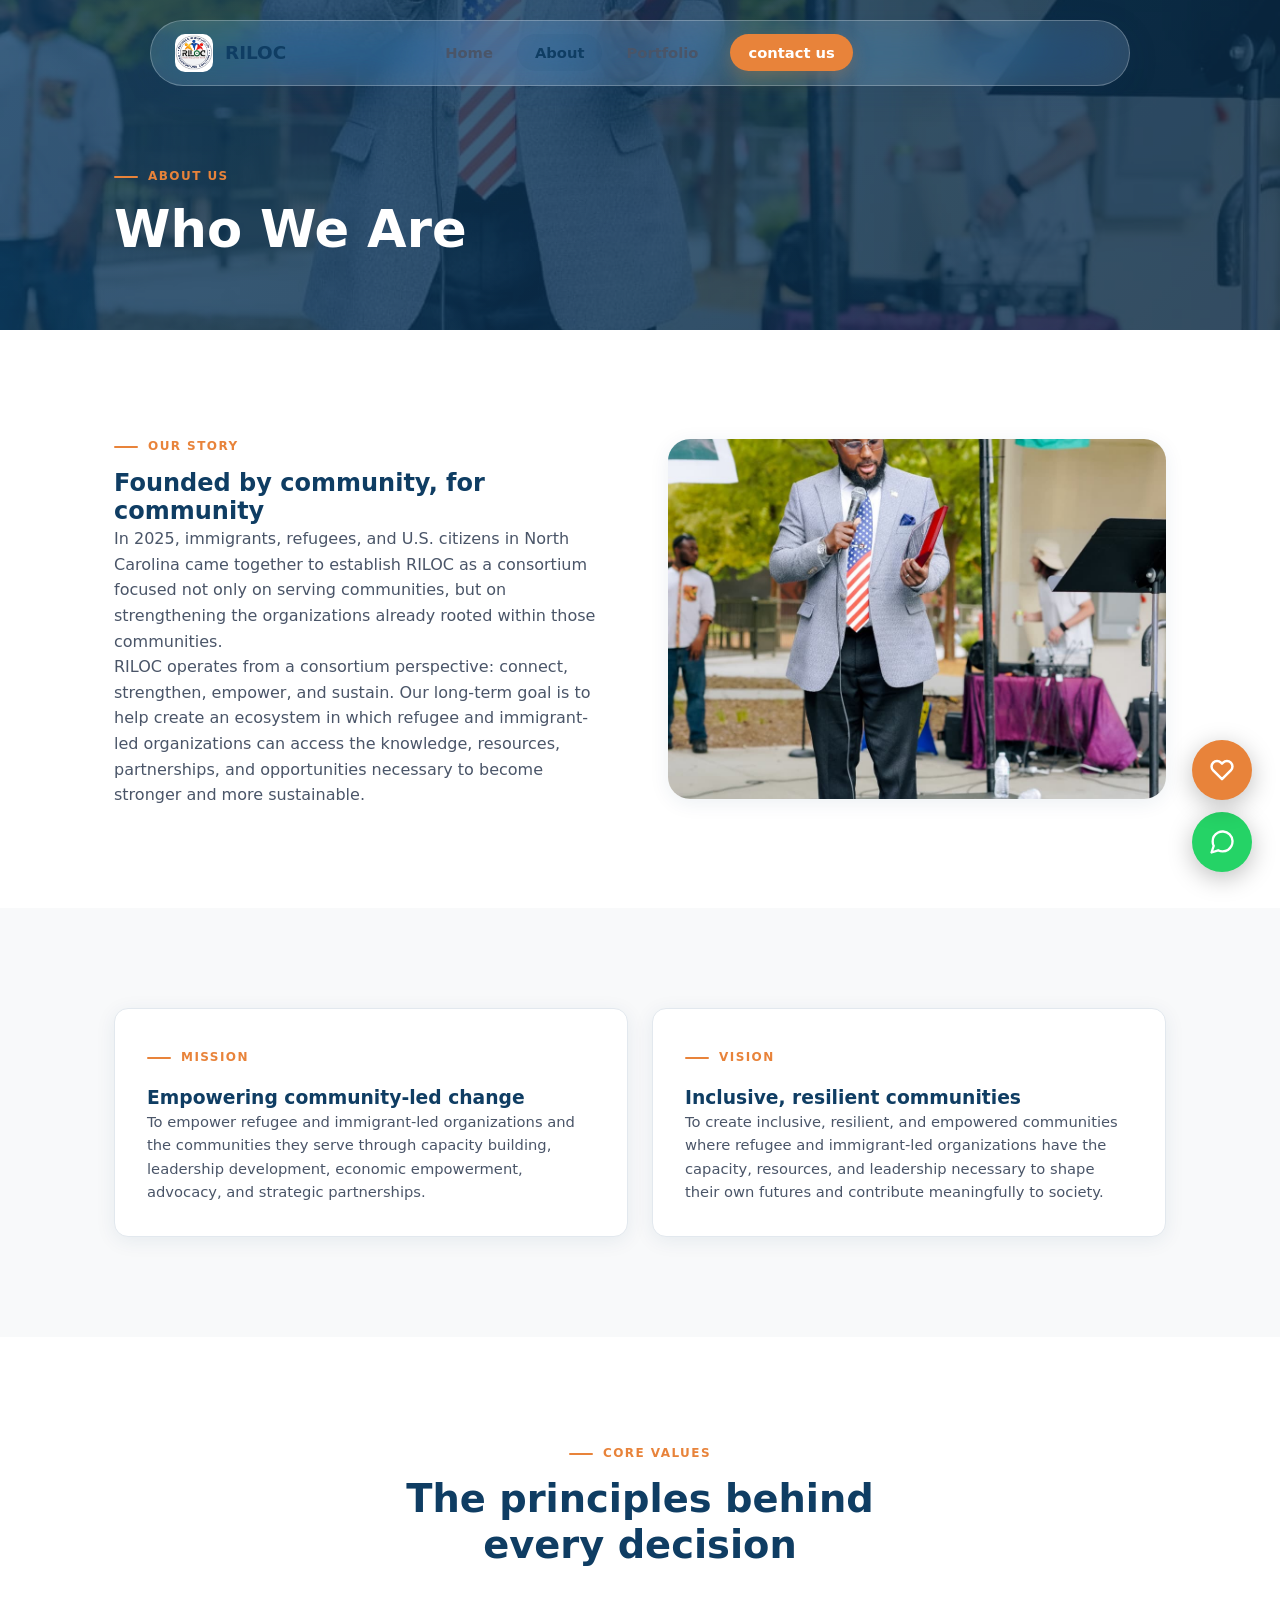
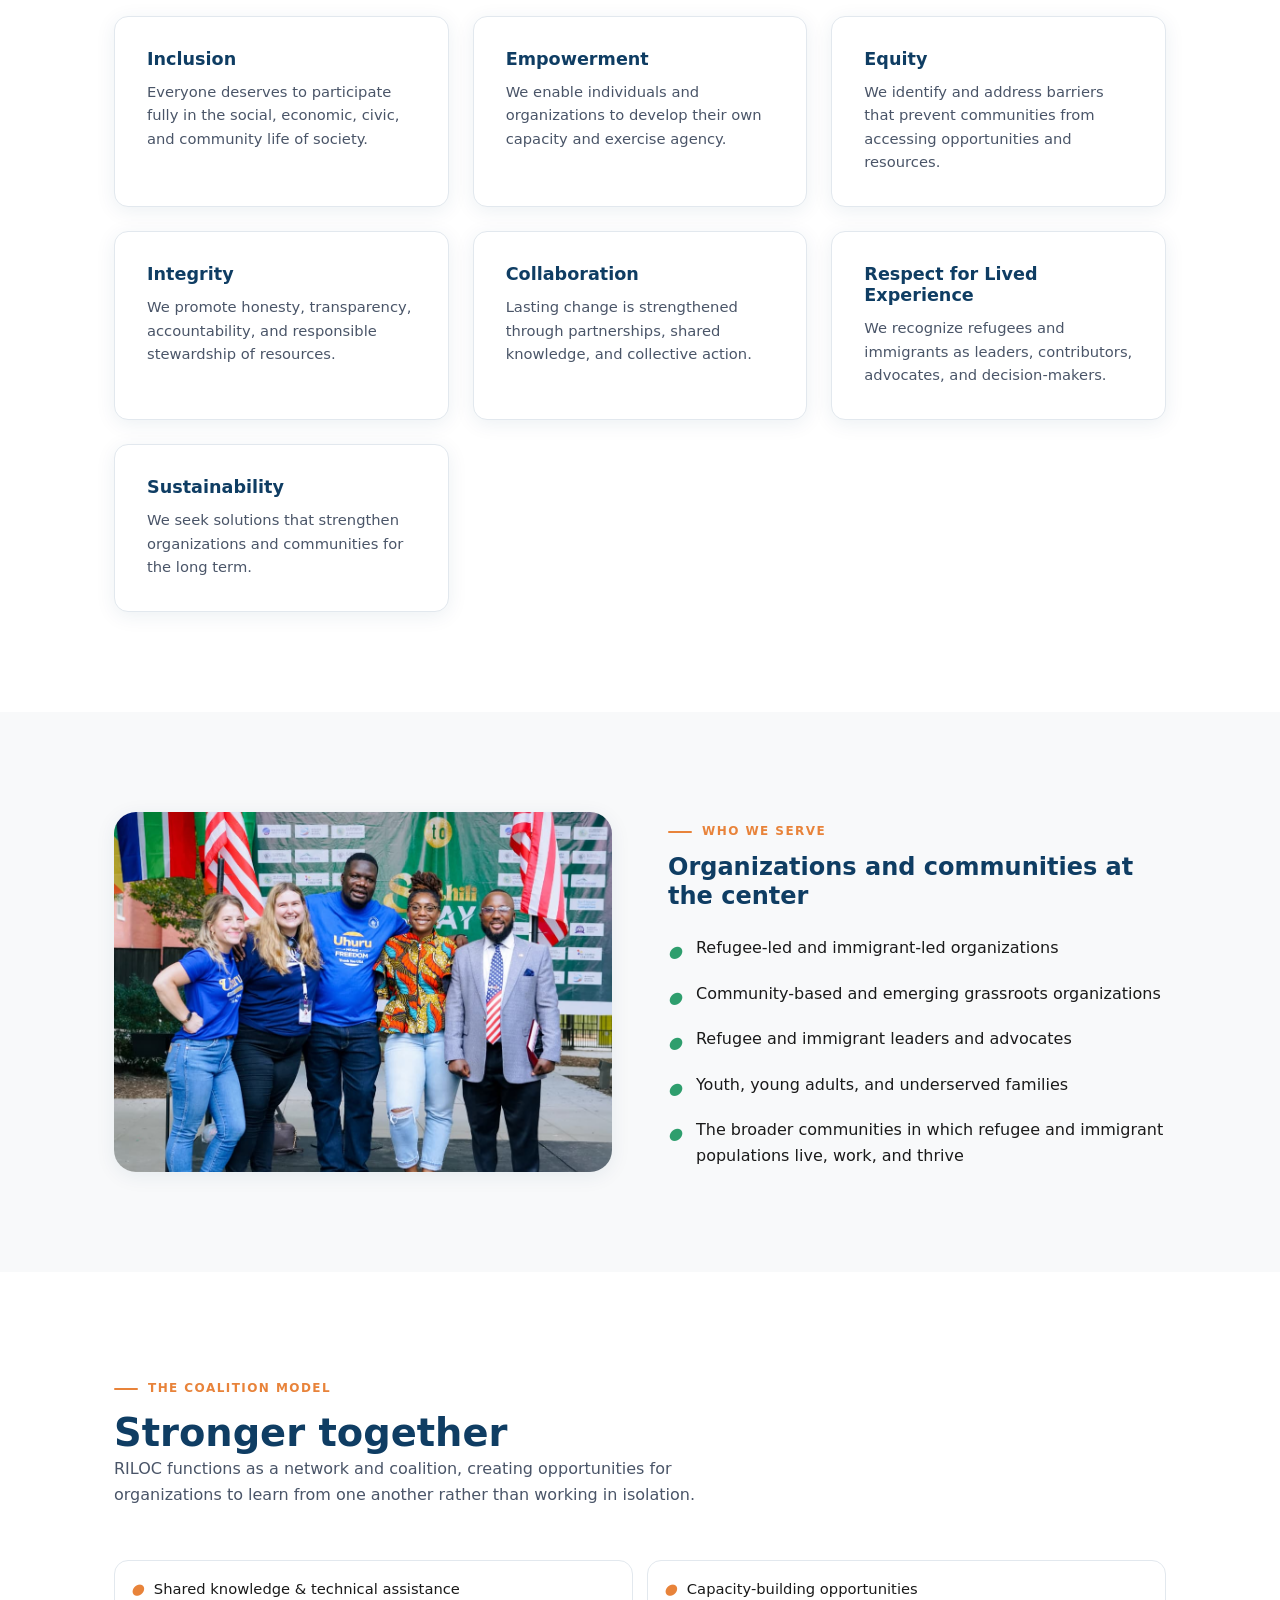
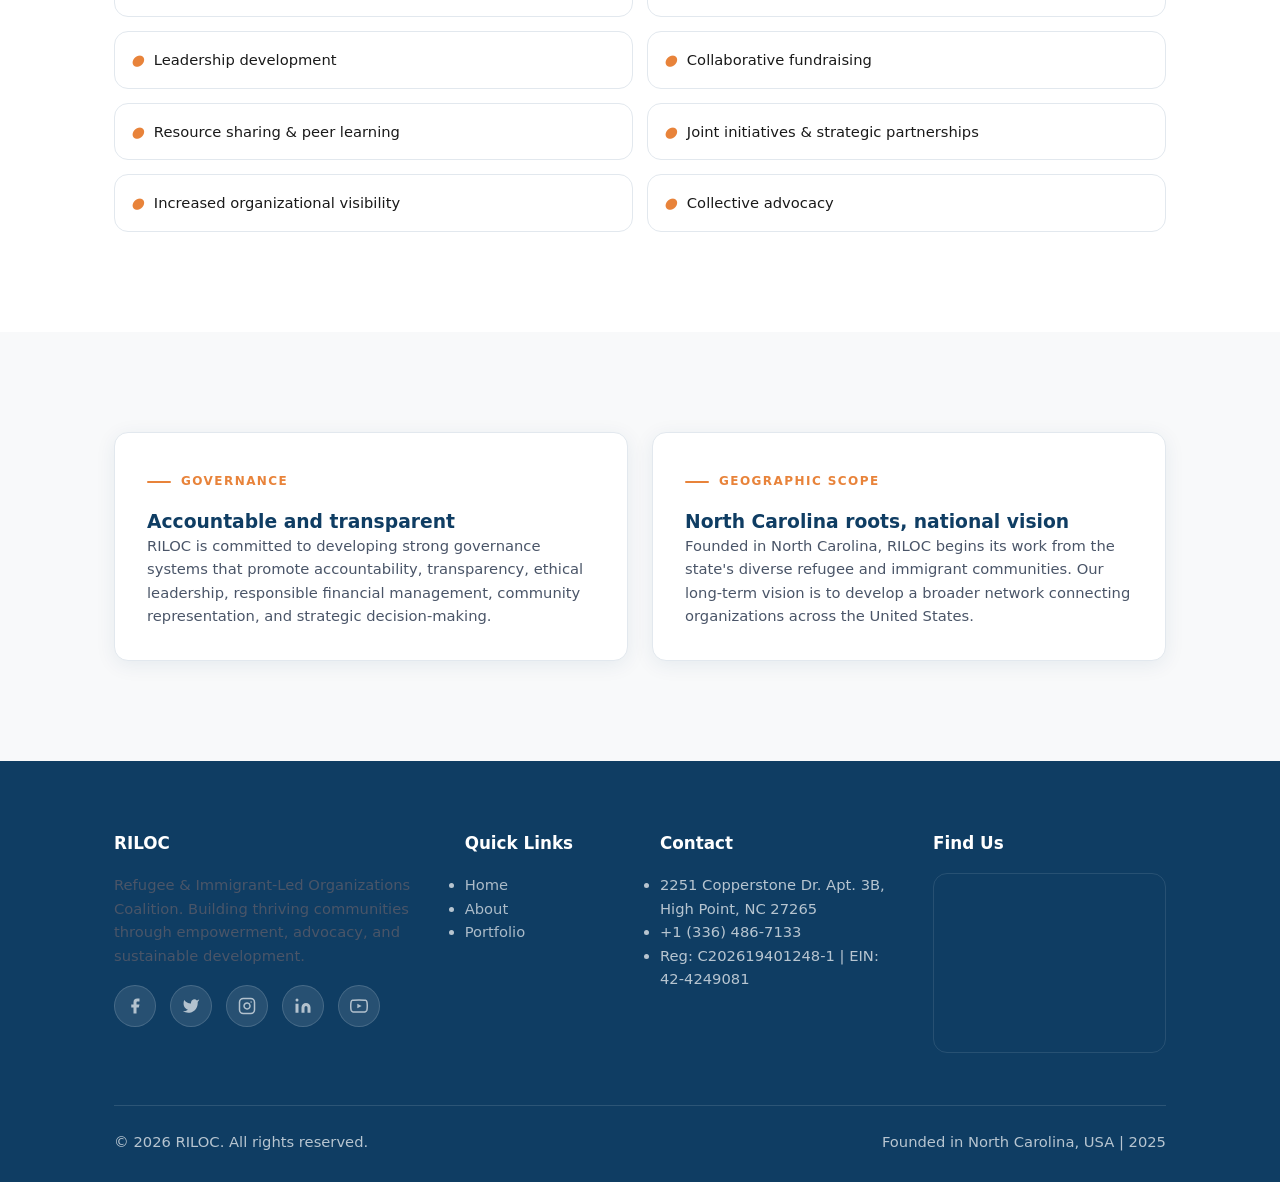
==== about.html @ 6e769af0 "first commit" ====
<!DOCTYPE html>
<html lang="en">
<head>
<meta charset="UTF-8">
<meta name="viewport" content="width=device-width, initial-scale=1.0">
<title>About — RILOC</title>
<meta name="description" content="Learn about RILOC's mission, vision, values, and coalition model.">
<link rel="stylesheet" href="css/style.css">
<style>
  .page-header::before{background-image:url('images/riloc-new3.jpeg');}
</style>
<base target="_blank">
</head>
<body>

<nav class="nav" aria-label="Primary">
  <div class="container">
    <a href="index.html" class="brand">
      <img src="images/riloc-logo.png" alt="RILOC">
      RILOC
    </a>
    <button class="nav-toggle" aria-label="Toggle menu" aria-expanded="false">☰</button>
    <ul class="nav-links">
      <li><a href="index.html">Home</a></li>
      <li><a href="about.html" class="active">About</a></li>
      <li><a href="portfolio.html">Portfolio</a></li>
      <li><a href="contact.html" class="btn-donate" data-open-donate>contact us</a></li>
    </ul>
  </div>
</nav>

<!-- Page Header -->
<header class="page-header">
  <div class="container">
    <span class="eyebrow hero-reveal" style="color:var(--orange-500)">About Us</span>
    <h1 class="hero-reveal" style="color:#fff">Who We Are</h1>
  </div>
</header>

<!-- Story -->
<section class="section">
  <div class="container">
    <div class="split">
      <div class="reveal">
        <span class="eyebrow">Our Story</span>
        <h2>Founded by community, for community</h2>
        <p>In 2025, immigrants, refugees, and U.S. citizens in North Carolina came together to establish RILOC as a consortium focused not only on serving communities, but on strengthening the organizations already rooted within those communities.</p>
        <p>RILOC operates from a consortium perspective: connect, strengthen, empower, and sustain. Our long-term goal is to help create an ecosystem in which refugee and immigrant-led organizations can access the knowledge, resources, partnerships, and opportunities necessary to become stronger and more sustainable.</p>
      </div>
      <div class="reveal reveal-delay-2">
        <img src="images/riloc-new3.jpeg" alt="Diverse community gathering" loading="lazy">
      </div>
    </div>
  </div>
</section>

<!-- Mission & Vision -->
<section class="section section-gray">
  <div class="container">
    <div class="grid-2">
      <div class="card reveal">
        <span class="eyebrow">Mission</span>
        <h3 style="margin-top:8px">Empowering community-led change</h3>
        <p>To empower refugee and immigrant-led organizations and the communities they serve through capacity building, leadership development, economic empowerment, advocacy, and strategic partnerships.</p>
      </div>
      <div class="card reveal reveal-delay-2">
        <span class="eyebrow">Vision</span>
        <h3 style="margin-top:8px">Inclusive, resilient communities</h3>
        <p>To create inclusive, resilient, and empowered communities where refugee and immigrant-led organizations have the capacity, resources, and leadership necessary to shape their own futures and contribute meaningfully to society.</p>
      </div>
    </div>
  </div>
</section>

<!-- Core Values -->
<section class="section">
  <div class="container">
    <div class="section-head" style="text-align:center;max-width:600px;margin:0 auto 48px">
      <span class="eyebrow" style="justify-content:center">Core Values</span>
      <h2 class="reveal">The principles behind every decision</h2>
    </div>
    <div class="grid-3">
      <div class="card reveal"><h4>Inclusion</h4><p>Everyone deserves to participate fully in the social, economic, civic, and community life of society.</p></div>
      <div class="card reveal reveal-delay-1"><h4>Empowerment</h4><p>We enable individuals and organizations to develop their own capacity and exercise agency.</p></div>
      <div class="card reveal reveal-delay-2"><h4>Equity</h4><p>We identify and address barriers that prevent communities from accessing opportunities and resources.</p></div>
      <div class="card reveal"><h4>Integrity</h4><p>We promote honesty, transparency, accountability, and responsible stewardship of resources.</p></div>
      <div class="card reveal reveal-delay-1"><h4>Collaboration</h4><p>Lasting change is strengthened through partnerships, shared knowledge, and collective action.</p></div>
      <div class="card reveal reveal-delay-2"><h4>Respect for Lived Experience</h4><p>We recognize refugees and immigrants as leaders, contributors, advocates, and decision-makers.</p></div>
      <div class="card reveal" style="grid-column:span 1"><h4>Sustainability</h4><p>We seek solutions that strengthen organizations and communities for the long term.</p></div>
    </div>
  </div>
</section>

<!-- Who We Serve -->
<section class="section section-gray">
  <div class="container">
    <div class="split">
      <div class="reveal">
        <img src="images/riloc-new4.jpeg" alt="Community leaders in discussion" loading="lazy">
      </div>
      <div class="reveal reveal-delay-2">
        <span class="eyebrow">Who We Serve</span>
        <h2>Organizations and communities at the center</h2>
        <div class="value-list">
          <div class="value-item"><i>●</i><span>Refugee-led and immigrant-led organizations</span></div>
          <div class="value-item"><i>●</i><span>Community-based and emerging grassroots organizations</span></div>
          <div class="value-item"><i>●</i><span>Refugee and immigrant leaders and advocates</span></div>
          <div class="value-item"><i>●</i><span>Youth, young adults, and underserved families</span></div>
          <div class="value-item"><i>●</i><span>The broader communities in which refugee and immigrant populations live, work, and thrive</span></div>
        </div>
      </div>
    </div>
  </div>
</section>

<!-- Coalition Model -->
<section class="section">
  <div class="container">
    <div class="section-head" style="max-width:640px">
      <span class="eyebrow">The Coalition Model</span>
      <h2 class="reveal">Stronger together</h2>
      <p class="reveal reveal-delay-1">RILOC functions as a network and coalition, creating opportunities for organizations to learn from one another rather than working in isolation.</p>
    </div>
    <div class="coalition-grid">
      <div class="coalition-item reveal"><i>●</i> Shared knowledge &amp; technical assistance</div>
      <div class="coalition-item reveal reveal-delay-1"><i>●</i> Capacity-building opportunities</div>
      <div class="coalition-item reveal reveal-delay-2"><i>●</i> Leadership development</div>
      <div class="coalition-item reveal reveal-delay-3"><i>●</i> Collaborative fundraising</div>
      <div class="coalition-item reveal"><i>●</i> Resource sharing &amp; peer learning</div>
      <div class="coalition-item reveal reveal-delay-1"><i>●</i> Joint initiatives &amp; strategic partnerships</div>
      <div class="coalition-item reveal reveal-delay-2"><i>●</i> Increased organizational visibility</div>
      <div class="coalition-item reveal reveal-delay-3"><i>●</i> Collective advocacy</div>
    </div>
  </div>
</section>

<!-- Governance & Scope -->
<section class="section section-gray">
  <div class="container">
    <div class="grid-2">
      <div class="card reveal">
        <span class="eyebrow">Governance</span>
        <h3 style="margin-top:8px">Accountable and transparent</h3>
        <p>RILOC is committed to developing strong governance systems that promote accountability, transparency, ethical leadership, responsible financial management, community representation, and strategic decision-making.</p>
      </div>
      <div class="card reveal reveal-delay-2">
        <span class="eyebrow">Geographic Scope</span>
        <h3 style="margin-top:8px">North Carolina roots, national vision</h3>
        <p>Founded in North Carolina, RILOC begins its work from the state's diverse refugee and immigrant communities. Our long-term vision is to develop a broader network connecting organizations across the United States.</p>
      </div>
    </div>
  </div>
</section>

<!-- Footer -->
<footer class="footer">
  <div class="container">
    <div class="footer-grid">
      <div class="reveal">
        <h4>RILOC</h4>
        <p style="max-width:320px">Refugee &amp; Immigrant-Led Organizations Coalition. Building thriving communities through empowerment, advocacy, and sustainable development.</p>
        <div class="social-icons">
          <a href="https://facebook.com" target="_blank" class="social-icon" aria-label="Facebook">
            <svg viewBox="0 0 24 24"><path d="M18 2h-3a5 5 0 00-5 5v3H7v4h3v8h4v-8h3l1-4h-4V7a1 1 0 011-1h3z"/></svg>
          </a>
          <a href="https://twitter.com" target="_blank" class="social-icon" aria-label="Twitter">
            <svg viewBox="0 0 24 24"><path d="M23 3a10.9 10.9 0 01-3.14 1.53 4.48 4.48 0 00-7.86 3v1A10.66 10.66 0 013 4s-4 9 5 13a11.64 11.64 0 01-7 2c9 5 20 0 20-11.5a4.5 4.5 0 00-.08-.83A7.72 7.72 0 0023 3z"/></svg>
          </a>
          <a href="https://instagram.com" target="_blank" class="social-icon" aria-label="Instagram">
            <svg viewBox="0 0 24 24"><rect x="2" y="2" width="20" height="20" rx="5" ry="5" fill="none" stroke="currentColor" stroke-width="2"/><path d="M16 11.37A4 4 0 1112.63 8 4 4 0 0116 11.37z" fill="none" stroke="currentColor" stroke-width="2"/><line x1="17.5" y1="6.5" x2="17.51" y2="6.5" stroke="currentColor" stroke-width="2" stroke-linecap="round"/></svg>
          </a>
          <a href="https://linkedin.com" target="_blank" class="social-icon" aria-label="LinkedIn">
            <svg viewBox="0 0 24 24"><path d="M16 8a6 6 0 016 6v7h-4v-7a2 2 0 00-2-2 2 2 0 00-2 2v7h-4v-7a6 6 0 016-6z"/><rect x="2" y="9" width="4" height="12"/><circle cx="4" cy="4" r="2"/></svg>
          </a>
          <a href="https://youtube.com" target="_blank" class="social-icon" aria-label="YouTube">
            <svg viewBox="0 0 24 24"><path d="M22.54 6.42a2.78 2.78 0 00-1.94-2C18.88 4 12 4 12 4s-6.88 0-8.6.46a2.78 2.78 0 00-1.94 2A29 29 0 001 12a29 29 0 00.46 5.58 2.78 2.78 0 001.94 2C5.12 20 12 20 12 20s6.88 0 8.6-.46a2.78 2.78 0 001.94-2A29 29 0 0023 12a29 29 0 00-.46-5.58z" fill="none" stroke="currentColor" stroke-width="2"/><polygon points="9.75 15.02 15.5 12 9.75 8.98 9.75 15.02" fill="currentColor"/></svg>
          </a>
        </div>
      </div>
      <div class="reveal reveal-delay-1">
        <h4>Quick Links</h4>
        <ul>
          <li><a href="index.html">Home</a></li>
          <li><a href="about.html">About</a></li>
          <li><a href="portfolio.html">Portfolio</a></li>
        </ul>
      </div>
      <div class="reveal reveal-delay-2">
        <h4>Contact</h4>
        <ul>
          <li>2251 Copperstone Dr. Apt. 3B, High Point, NC 27265</li>
          <li>+1 (336) 486-7133</li>
          <li>Reg: C202619401248-1 | EIN: 42-4249081</li>
        </ul>
      </div>
      <div class="reveal reveal-delay-3">
        <h4>Find Us</h4>
        <div class="map-container">
          <iframe src="https://maps.google.com/maps?q=2251+Copperstone+Dr,+High+Point,+NC+27265&t=&z=15&ie=UTF8&iwloc=&output=embed" allowfullscreen="" loading="lazy" referrerpolicy="no-referrer-when-downgrade" title="RILOC Location"></iframe>
        </div>
      </div>
    </div>
    <div class="footer-bottom">
      <span>&copy; 2026 RILOC. All rights reserved.</span>
      <span>Founded in North Carolina, USA | 2025</span>
    </div>
  </div>
</footer>

<!-- Floating Buttons -->
<a href="https://wa.me/13364867133" class="float-btn float-whatsapp" target="_blank" aria-label="Chat on WhatsApp" title="Chat on WhatsApp">
  <svg width="28" height="28" viewBox="0 0 24 24" fill="none" stroke="currentColor" stroke-width="2" stroke-linecap="round" stroke-linejoin="round"><path d="M21 11.5a8.38 8.38 0 01-.9 3.8 8.5 8.5 0 01-7.6 4.7 8.38 8.38 0 01-3.8-.9L3 21l1.9-5.7a8.38 8.38 0 01-.9-3.8 8.5 8.5 0 014.7-7.6 8.38 8.38 0 013.8-.9h.5a8.48 8.48 0 018 8v.5z"/></svg>
</a>
<button class="float-btn float-donate" data-open-donate aria-label="Donate Now" title="Donate Now">
  <svg width="24" height="24" viewBox="0 0 24 24" fill="none" stroke="currentColor" stroke-width="2.5" stroke-linecap="round" stroke-linejoin="round"><path d="M20.84 4.61a5.5 5.5 0 00-7.78 0L12 5.67l-1.06-1.06a5.5 5.5 0 00-7.78 7.78l1.06 1.06L12 21.23l7.78-7.78 1.06-1.06a5.5 5.5 0 000-7.78z"/></svg>
</button>

<!-- Donate Modal -->
<div class="modal-overlay" id="donateModal" role="dialog" aria-modal="true" aria-label="Support RILOC">
  <div class="modal">
    <button class="modal-close" data-close-donate aria-label="Close">✕</button>
    <h3>Support RILOC</h3>
    <p>Your contribution helps strengthen refugee and immigrant-led organizations across communities. Fill in your details below and we will guide you through the donation process.</p>

    <form class="donate-form" id="donateForm">
      <div class="form-row">
        <div class="form-group">
          <label for="d-name">Full Name</label>
          <input type="text" id="d-name" name="name" placeholder="John Doe" required>
        </div>
        <div class="form-group">
          <label for="d-email">Email Address</label>
          <input type="email" id="d-email" name="email" placeholder="john@example.com" required>
        </div>
      </div>
      <div class="form-row">
        <div class="form-group">
          <label for="d-phone">Phone Number</label>
          <input type="tel" id="d-phone" name="phone" placeholder="+1 (336) 000-0000">
        </div>
        <div class="form-group">
          <label for="d-currency">Currency</label>
          <select id="d-currency" name="currency">
            <option value="USD">USD ($)</option>
            <option value="EUR">EUR (€)</option>
            <option value="GBP">GBP (£)</option>
          </select>
        </div>
      </div>
      <div class="form-group">
        <label for="d-amount">Donation Amount</label>
        <input type="number" id="d-amount" name="amount" placeholder="e.g. 100" min="1" required>
      </div>
      <div class="form-group">
        <label for="d-message">Message (Optional)</label>
        <textarea id="d-message" name="message" placeholder="Why are you donating? Any specific program you want to support?"></textarea>
      </div>
      <button type="submit" class="form-submit">Send Donation Request via WhatsApp</button>
      <p class="form-note">By submitting, a WhatsApp message will be sent to RILOC with your details. Our team will follow up with secure payment instructions.</p>
    </form>
  </div>
</div>

<script src="js/main.js"></script>
</body>
</html>
---- css/style.css ----
/* RILOC Enhanced — Live, Animated & Interactive Design */
:root{
  --blue-900:#0F3D63;
  --blue-700:#155689;
  --orange-500:#E8833A;
  --green-600:#2E9E6D;
  --ink:#1a1a1a;
  --ink-soft:#4a5568;
  --gray-50:#f8f9fa;
  --gray-100:#eef2f6;
  --gray-200:#e2e8ee;
  --white:#ffffff;
  --radius:14px;
  --radius-lg:22px;
  --shadow:0 4px 20px rgba(15,61,99,0.08);
  --shadow-hover:0 12px 32px rgba(15,61,99,0.14);
  --whatsapp:#25D366;
}

*{box-sizing:border-box;margin:0;padding:0}
html{scroll-behavior:smooth}
body{
  font-family:system-ui,-apple-system,BlinkMacSystemFont,"Segoe UI",Roboto,"Helvetica Neue",Arial,sans-serif;
  color:var(--ink);line-height:1.6;background:var(--white);
  overflow-x:hidden;
}
h1,h2,h3,h4{font-weight:800;line-height:1.2;color:var(--blue-900)}
p{color:var(--ink-soft)}
a{text-decoration:none;color:inherit}
img{max-width:100%;display:block}
.container{max-width:1100px;margin:0 auto;padding:0 24px}

/* ============================================
   ENHANCED GLASSMORPHISM NAVBAR (Centered)
   ============================================ */
.nav{
  position:fixed;top:20px;left:50%;transform:translateX(-50%);z-index:1000;
  width:92%;max-width:980px;
  background:rgba(255,255,255,0.15);
  backdrop-filter:blur(24px) saturate(180%);
  -webkit-backdrop-filter:blur(24px) saturate(180%);
  border:1px solid rgba(255,255,255,0.25);
  border-radius:50px;
  box-shadow:0 8px 32px rgba(15,61,99,0.12);
  transition:all .4s ease;
}
.nav.scrolled{
  background:rgba(255,255,255,0.92);
  border-color:rgba(255,255,255,0.6);
  box-shadow:0 12px 40px rgba(15,61,99,0.18);
  top:12px;
}
.nav .container{
  display:flex;align-items:center;justify-content:center;
  height:64px;position:relative;padding:0 28px;
}
.brand{
  position:absolute;left:24px;
  display:flex;align-items:center;gap:12px;
  font-weight:800;font-size:1.15rem;color:var(--blue-900)
}
.brand img{width:38px;height:38px;border-radius:10px;object-fit:cover}
.nav-links{
  display:flex;align-items:center;gap:6px;list-style:none
}
.nav-links a{
  padding:10px 18px;border-radius:999px;font-weight:600;font-size:.92rem;color:var(--ink-soft);
  transition:.25s;position:relative;
}
.nav-links a:hover,.nav-links a.active{
  color:var(--blue-900);background:rgba(15,61,99,0.08);
}
.nav-links .btn-donate{
  background:var(--orange-500);color:#fff;margin-left:8px;
  box-shadow:0 6px 18px rgba(232,131,58,.3)
}
.nav-links .btn-donate:hover{background:#d6702a;transform:translateY(-1px)}
.nav-toggle{
  display:none;position:absolute;right:20px;
  background:none;border:none;font-size:1.4rem;color:var(--blue-900);cursor:pointer;
  width:40px;height:40px;border-radius:50%;align-items:center;justify-content:center;
}
.nav-toggle:hover{background:rgba(15,61,99,0.08);}

/* Mobile nav */
@media(max-width:768px){
  .nav{border-radius:24px;width:95%;top:12px;}
  .nav-links{
    position:fixed;top:90px;right:-100%;width:280px;height:auto;
    background:rgba(255,255,255,0.95);backdrop-filter:blur(20px);
    border:1px solid var(--gray-200);border-radius:20px;
    flex-direction:column;align-items:flex-start;padding:24px;gap:6px;
    transition:right .35s cubic-bezier(0.4,0,0.2,1);
    box-shadow:var(--shadow-hover);
  }
  .nav-links.open{right:12px}
  .nav-links a{width:100%}
  .nav-links .btn-donate{margin-left:0;margin-top:8px;text-align:center}
  .nav-toggle{display:flex}
}

/* ============================================
   BUTTONS
   ============================================ */
.btn{
  display:inline-flex;align-items:center;justify-content:center;gap:8px;
  font-weight:700;padding:14px 28px;border-radius:999px;border:2px solid transparent;
  cursor:pointer;transition:.25s;font-size:.95rem
}
.btn-primary{background:var(--orange-500);color:#fff;border-color:var(--orange-500)}
.btn-primary:hover{background:#d6702a;border-color:#d6702a;transform:translateY(-2px);box-shadow:0 8px 24px rgba(232,131,58,.35)}
.btn-outline{border-color:rgba(255,255,255,.6);color:#fff;background:transparent}
.btn-outline:hover{background:#fff;color:var(--blue-900);border-color:#fff}
.btn-blue{background:var(--blue-700);color:#fff;border-color:var(--blue-700)}
.btn-blue:hover{background:var(--blue-900);border-color:var(--blue-900);transform:translateY(-2px)}

/* ============================================
   SECTIONS & REVEAL ANIMATIONS
   ============================================ */
.section{padding:100px 0}
.section-gray{background:var(--gray-50)}
.section-head{margin-bottom:52px}
.section-head h2{font-size:clamp(1.6rem,3.2vw,2.4rem)}
.eyebrow{
  display:inline-flex;align-items:center;gap:10px;
  font-size:.75rem;font-weight:700;letter-spacing:.12em;text-transform:uppercase;color:var(--orange-500);
  margin-bottom:12px
}
.eyebrow::before{content:"";width:24px;height:2px;background:var(--orange-500);border-radius:2px}

/* Scroll reveal classes */
.reveal{opacity:0;transform:translateY(50px);transition:all .9s cubic-bezier(0.16,1,0.3,1)}
.reveal.visible{opacity:1;transform:translateY(0)}
.reveal-left{opacity:0;transform:translateX(-60px);transition:all .9s cubic-bezier(0.16,1,0.3,1)}
.reveal-left.visible{opacity:1;transform:translateX(0)}
.reveal-right{opacity:0;transform:translateX(60px);transition:all .9s cubic-bezier(0.16,1,0.3,1)}
.reveal-right.visible{opacity:1;transform:translateX(0)}
.reveal-scale{opacity:0;transform:scale(0.92);transition:all .9s cubic-bezier(0.16,1,0.3,1)}
.reveal-scale.visible{opacity:1;transform:scale(1)}
.reveal-delay-1{transition-delay:.1s}
.reveal-delay-2{transition-delay:.2s}
.reveal-delay-3{transition-delay:.3s}
.reveal-delay-4{transition-delay:.4s}
.reveal-delay-5{transition-delay:.5s}

/* ============================================
   HERO SECTIONS (with background images & text animation)
   ============================================ */
.hero{
  position:relative;padding:180px 0 120px;
  background:linear-gradient(135deg,var(--blue-900),#0a2a45);
  color:#fff;overflow:hidden;
}
.hero::before{
  content:"";position:absolute;inset:0;
  background:url('images/riloc-new1.jpg') center/cover no-repeat;
  opacity:.22;
  animation:kenBurns 25s ease-in-out infinite alternate;
}
.hero .container{position:relative;z-index:2}
.hero h1{font-size:clamp(2.2rem,5.5vw,3.8rem);color:#fff;margin-bottom:18px}
.hero p{color:rgba(255,255,255,.9);font-size:1.15rem;max-width:580px;margin-bottom:36px;line-height:1.7}
.hero-actions{display:flex;gap:16px;flex-wrap:wrap}

/* Hero text reveal animation */
.hero-reveal{opacity:0;transform:translateY(40px);animation:heroReveal 1s cubic-bezier(0.16,1,0.3,1) forwards}
.hero-reveal:nth-child(1){animation-delay:.2s}
.hero-reveal:nth-child(2){animation-delay:.45s}
.hero-reveal:nth-child(3){animation-delay:.65s}
.hero-reveal:nth-child(4){animation-delay:.85s}

@keyframes heroReveal{to{opacity:1;transform:translateY(0)}}
@keyframes kenBurns{0%{transform:scale(1)}100%{transform:scale(1.12)}}

/* Page headers (About & Portfolio) */
.page-header{
  position:relative;padding:160px 0 70px;
  background:linear-gradient(135deg,var(--blue-900),#0a2a45);
  color:#fff;overflow:hidden;
}
.page-header::before{
  content:"";position:absolute;inset:0;
  background:center/cover no-repeat;
  opacity:.2;
  animation:kenBurns 25s ease-in-out infinite alternate;
}
.page-header .container{position:relative;z-index:2}
.page-header h1{color:#fff;font-size:clamp(2rem,4.5vw,3.2rem)}

/* ============================================
   CARDS & GRIDS
   ============================================ */
.grid-3{display:grid;grid-template-columns:repeat(3,1fr);gap:24px}
.grid-2{display:grid;grid-template-columns:repeat(2,1fr);gap:24px}
.card{
  background:var(--white);border:1px solid var(--gray-200);border-radius:var(--radius);
  padding:32px;transition:.35s;box-shadow:var(--shadow)
}
.card:hover{transform:translateY(-8px);box-shadow:var(--shadow-hover);border-color:var(--gray-100)}
.card .icon{
  width:48px;height:48px;border-radius:12px;display:flex;align-items:center;justify-content:center;
  font-size:1.2rem;margin-bottom:18px;color:#fff
}
.card h4{margin-bottom:10px;font-size:1.1rem}
.card p{font-size:.92rem}

/* Approach steps */
.step-row{display:flex;align-items:center;gap:16px;flex-wrap:wrap;margin-top:28px}
.step{
  background:var(--white);border:1px solid var(--gray-200);border-radius:var(--radius);
  padding:16px 24px;font-weight:700;color:var(--blue-900);display:flex;align-items:center;gap:10px;
  transition:.3s;
}
.step:hover{transform:translateY(-3px);box-shadow:var(--shadow);border-color:var(--blue-700)}
.step i{color:var(--green-600)}

/* Split layout */
.split{display:grid;grid-template-columns:1fr 1fr;gap:56px;align-items:center}
.split img{border-radius:var(--radius-lg);width:100%;height:360px;object-fit:cover;box-shadow:var(--shadow);transition:.5s}
.split img:hover{transform:scale(1.02);box-shadow:var(--shadow-hover)}

/* Values list */
.value-list{display:flex;flex-direction:column;gap:16px;margin-top:24px}
.value-item{display:flex;gap:14px;align-items:flex-start}
.value-item i{color:var(--green-600);margin-top:4px;flex-shrink:0}

/* Coalition model */
.coalition-grid{display:grid;grid-template-columns:repeat(2,1fr);gap:14px;margin-top:24px}
.coalition-item{
  background:var(--white);border:1px solid var(--gray-200);border-radius:var(--radius);
  padding:16px;font-size:.92rem;display:flex;align-items:center;gap:10px;
  transition:.25s;
}
.coalition-item:hover{border-color:var(--orange-500);transform:translateX(4px)}
.coalition-item i{color:var(--orange-500)}

/* Portfolio priorities */
.priority-card{border-left:4px solid var(--orange-500);padding-left:24px;margin-bottom:32px;transition:.3s}
.priority-card:hover{padding-left:28px;border-left-width:6px}
.priority-card h4{margin-bottom:8px}

/* ============================================
   AFRICAN FLAGS MARQUEE
   ============================================ */
.flags-section{padding:50px 0;background:linear-gradient(90deg,var(--gray-50),var(--white),var(--gray-50));overflow:hidden}
.flags-section .eyebrow{justify-content:center;display:flex;margin-bottom:28px}
.flag-marquee{position:relative;width:100%;overflow:hidden}
.flag-track{display:flex;gap:40px;animation:flagScroll 40s linear infinite;width:max-content}
.flag-track:hover{animation-play-state:paused}
.flag-item{
  display:flex;flex-direction:column;align-items:center;gap:10px;
  min-width:90px;transition:.3s;
}
.flag-item:hover{transform:translateY(-6px) scale(1.08)}
.flag-item img{width:64px;height:40px;object-fit:cover;border-radius:6px;box-shadow:0 4px 12px rgba(0,0,0,0.12)}
.flag-item span{font-size:.72rem;font-weight:700;color:var(--ink-soft);text-transform:uppercase;letter-spacing:.05em}

@keyframes flagScroll{
  0%{transform:translateX(0)}
  100%{transform:translateX(-50%)}
}

/* ============================================
   GALLERY FRAMES (Different Shapes)
   ============================================ */
.gallery-section{padding:100px 0}
.gallery-grid{
  display:grid;
  grid-template-columns:repeat(4,1fr);
  grid-auto-rows:220px;
  gap:20px;
}
.gallery-frame{
  position:relative;overflow:hidden;box-shadow:var(--shadow);
  transition:all .5s cubic-bezier(0.16,1,0.3,1);cursor:pointer;
  background:var(--gray-100);
}
.gallery-frame img{
  width:100%;height:100%;object-fit:cover;
  transition:transform .7s cubic-bezier(0.16,1,0.3,1);
}
.gallery-frame:hover{box-shadow:var(--shadow-hover);z-index:2}
.gallery-frame:hover img{transform:scale(1.15)}
.gallery-frame::after{
  content:attr(data-label);position:absolute;bottom:0;left:0;right:0;
  padding:20px 16px 14px;
  background:linear-gradient(transparent,rgba(15,61,99,0.85));
  color:#fff;font-weight:700;font-size:.9rem;
  opacity:0;transform:translateY(10px);transition:.4s;
}
.gallery-frame:hover::after{opacity:1;transform:translateY(0)}

/* Different frame shapes */
.frame-1{grid-column:span 2;grid-row:span 2;border-radius:40px 10px 40px 10px}
.frame-2{border-radius:10px 40px 10px 40px}
.frame-3{border-radius:50%;grid-row:span 2;transform:scale(0.95)}
.frame-3:hover{transform:scale(1)}
.frame-4{border-radius:20px;grid-column:span 2}
.frame-5{border-radius:30% 70% 70% 30% / 30% 30% 70% 70%;grid-row:span 2}
.frame-6{border-radius:10px 10px 40px 40px}
.frame-7{border-radius:40px 40px 10px 10px;grid-column:span 2}
.frame-8{border-radius:20px 50px 20px 50px}

/* ============================================
   IMAGE SLIDER / MARQUEE (Live feel)
   ============================================ */
.image-slider-section{padding:70px 0;overflow:hidden;background:var(--blue-900);position:relative}
.image-slider-section::before{
  content:"";position:absolute;inset:0;
  background:url('images/riloc-new1.jpg') center/cover no-repeat;opacity:.08;
}
.image-slider-section .container{position:relative;z-index:2}
.image-slider-section h2{color:#fff;text-align:center;margin-bottom:40px}
.image-marquee{overflow:hidden;position:relative}
.image-marquee-track{
  display:flex;gap:24px;
  animation:marqueeScroll 35s linear infinite;
  width:max-content;
}
.image-marquee-track:hover{animation-play-state:paused}
.image-marquee-track img{
  height:260px;width:380px;object-fit:cover;border-radius:var(--radius-lg);
  box-shadow:0 8px 30px rgba(0,0,0,0.3);transition:.4s;
}
.image-marquee-track img:hover{transform:scale(1.05)}

@keyframes marqueeScroll{
  0%{transform:translateX(0)}
  100%{transform:translateX(-50%)}
}

/* ============================================
   FLOATING BUTTONS
   ============================================ */
.float-btn{
  position:fixed;right:28px;z-index:999;
  width:60px;height:60px;border-radius:50%;
  display:flex;align-items:center;justify-content:center;
  color:#fff;font-size:1.6rem;cursor:pointer;
  box-shadow:0 6px 24px rgba(0,0,0,0.25);
  transition:all .3s ease;border:none;
}
.float-btn:hover{transform:translateY(-4px) scale(1.1)}
.float-whatsapp{
  bottom:28px;background:var(--whatsapp);
  animation:whatsappPulse 2.5s ease-in-out infinite;
}
.float-donate{
  bottom:100px;background:var(--orange-500);
  animation:donateFloat 3s ease-in-out infinite;
}

@keyframes whatsappPulse{
  0%,100%{box-shadow:0 0 0 0 rgba(37,211,102,0.6)}
  50%{box-shadow:0 0 0 18px rgba(37,211,102,0)}
}
@keyframes donateFloat{
  0%,100%{transform:translateY(0)}
  50%{transform:translateY(-8px)}
}

/* ============================================
   MODAL WITH DONATE FORM
   ============================================ */
.modal-overlay{
  position:fixed;inset:0;background:rgba(10,20,30,.7);z-index:2000;
  display:none;align-items:center;justify-content:center;padding:24px;
  backdrop-filter:blur(6px);opacity:0;transition:opacity .3s ease;
}
.modal-overlay.open{display:flex;opacity:1}
.modal{
  background:var(--white);border-radius:var(--radius-lg);max-width:540px;width:100%;
  max-height:90vh;overflow:auto;padding:40px;position:relative;
  box-shadow:var(--shadow-hover);
  transform:translateY(30px) scale(0.95);transition:transform .35s cubic-bezier(0.16,1,0.3,1);
}
.modal-overlay.open .modal{transform:translateY(0) scale(1)}
.modal-close{
  position:absolute;top:16px;right:16px;width:38px;height:38px;border-radius:50%;
  border:1px solid var(--gray-200);background:var(--white);cursor:pointer;font-size:1.1rem;
  display:flex;align-items:center;justify-content:center;color:var(--ink-soft);transition:.2s;
}
.modal-close:hover{background:var(--gray-100);color:var(--ink);transform:rotate(90deg)}
.modal h3{margin-bottom:14px;font-size:1.4rem}
.modal > p{margin-bottom:20px;font-size:.95rem;color:var(--ink-soft)}

/* Donate Form */
.donate-form{display:flex;flex-direction:column;gap:16px;margin-top:20px}
.form-group{display:flex;flex-direction:column;gap:6px}
.form-group label{font-size:.85rem;font-weight:700;color:var(--blue-900);text-transform:uppercase;letter-spacing:.04em}
.form-group input,.form-group textarea,.form-group select{
  padding:14px 16px;border:1px solid var(--gray-200);border-radius:12px;
  font-family:inherit;font-size:.95rem;transition:.25s;background:var(--gray-50);
}
.form-group input:focus,.form-group textarea:focus,.form-group select:focus{
  outline:none;border-color:var(--blue-700);background:#fff;box-shadow:0 0 0 4px rgba(21,86,137,0.08);
}
.form-group textarea{resize:vertical;min-height:80px}
.form-row{display:grid;grid-template-columns:1fr 1fr;gap:16px}
.form-submit{
  background:var(--orange-500);color:#fff;border:none;padding:16px;
  border-radius:12px;font-weight:700;font-size:1rem;cursor:pointer;
  transition:.25s;margin-top:8px;
}
.form-submit:hover{background:#d6702a;transform:translateY(-2px);box-shadow:0 8px24px rgba(232,131,58,.3)}
.form-note{
  font-size:.82rem;color:var(--ink-soft);text-align:center;margin-top:12px;
}

/* ============================================
   FOOTER ENHANCED
   ============================================ */
.footer{
  background:var(--blue-900);color:rgba(255,255,255,.7);padding:72px 0 28px;font-size:.92rem
}
.footer h4{color:#fff;font-size:1.05rem;margin-bottom:20px}
.footer a{color:rgba(255,255,255,.65);transition:.2s}
.footer a:hover{color:#fff}
.footer-grid{display:grid;grid-template-columns:2fr 1fr 1.5fr 1.5fr;gap:40px;margin-bottom:52px}
.footer-bottom{border-top:1px solid rgba(255,255,255,.12);padding-top:24px;display:flex;justify-content:space-between;flex-wrap:wrap;gap:12px}

/* Social Icons */
.social-icons{display:flex;gap:14px;margin-top:18px;flex-wrap:wrap}
.social-icon{
  width:42px;height:42px;border-radius:50%;
  background:rgba(255,255,255,0.1);border:1px solid rgba(255,255,255,0.15);
  display:flex;align-items:center;justify-content:center;
  color:#fff;transition:.3s;
}
.social-icon:hover{background:var(--orange-500);border-color:var(--orange-500);transform:translateY(-3px)}
.social-icon svg{width:18px;height:18px;fill:currentColor}

/* Map container */
.map-container{
  border-radius:var(--radius);overflow:hidden;border:1px solid rgba(255,255,255,0.1);
  margin-top:12px;height:180px;
}
.map-container iframe{width:100%;height:100%;border:0;display:block}

/* ============================================
   RESPONSIVE
   ============================================ */
@media(max-width:900px){
  .grid-3,.grid-2,.split,.footer-grid{grid-template-columns:1fr}
  .split img{height:280px}
  .section{padding:70px 0}
  .hero{padding:150px 0 90px}
  .gallery-grid{grid-template-columns:repeat(2,1fr);grid-auto-rows:180px}
  .frame-1{grid-column:span 2;grid-row:span 2}
  .frame-3{grid-row:span 1}
  .frame-4{grid-column:span 1}
  .frame-5{grid-row:span 1}
  .frame-7{grid-column:span 2}
  .footer-grid{grid-template-columns:1fr 1fr}
}
@media(max-width:480px){
  .hero-actions{flex-direction:column}
  .hero-actions .btn{width:100%}
  .step-row{flex-direction:column;align-items:stretch}
  .coalition-grid{grid-template-columns:1fr}
  .gallery-grid{grid-template-columns:1fr;grid-auto-rows:240px}
  .frame-1,.frame-4,.frame-7{grid-column:span 1}
  .form-row{grid-template-columns:1fr}
  .footer-grid{grid-template-columns:1fr}
  .float-btn{width:54px;height:54px;font-size:1.4rem;right:18px}
  .float-whatsapp{bottom:18px}
  .float-donate{bottom:82px}
}

/* Smooth scrollbar */
::-webkit-scrollbar{width:8px}
::-webkit-scrollbar-track{background:var(--gray-50)}
::-webkit-scrollbar-thumb{background:var(--blue-700);border-radius:4px}
::-webkit-scrollbar-thumb:hover{background:var(--blue-900)}

/* Selection color */
::selection{background:var(--orange-500);color:#fff}
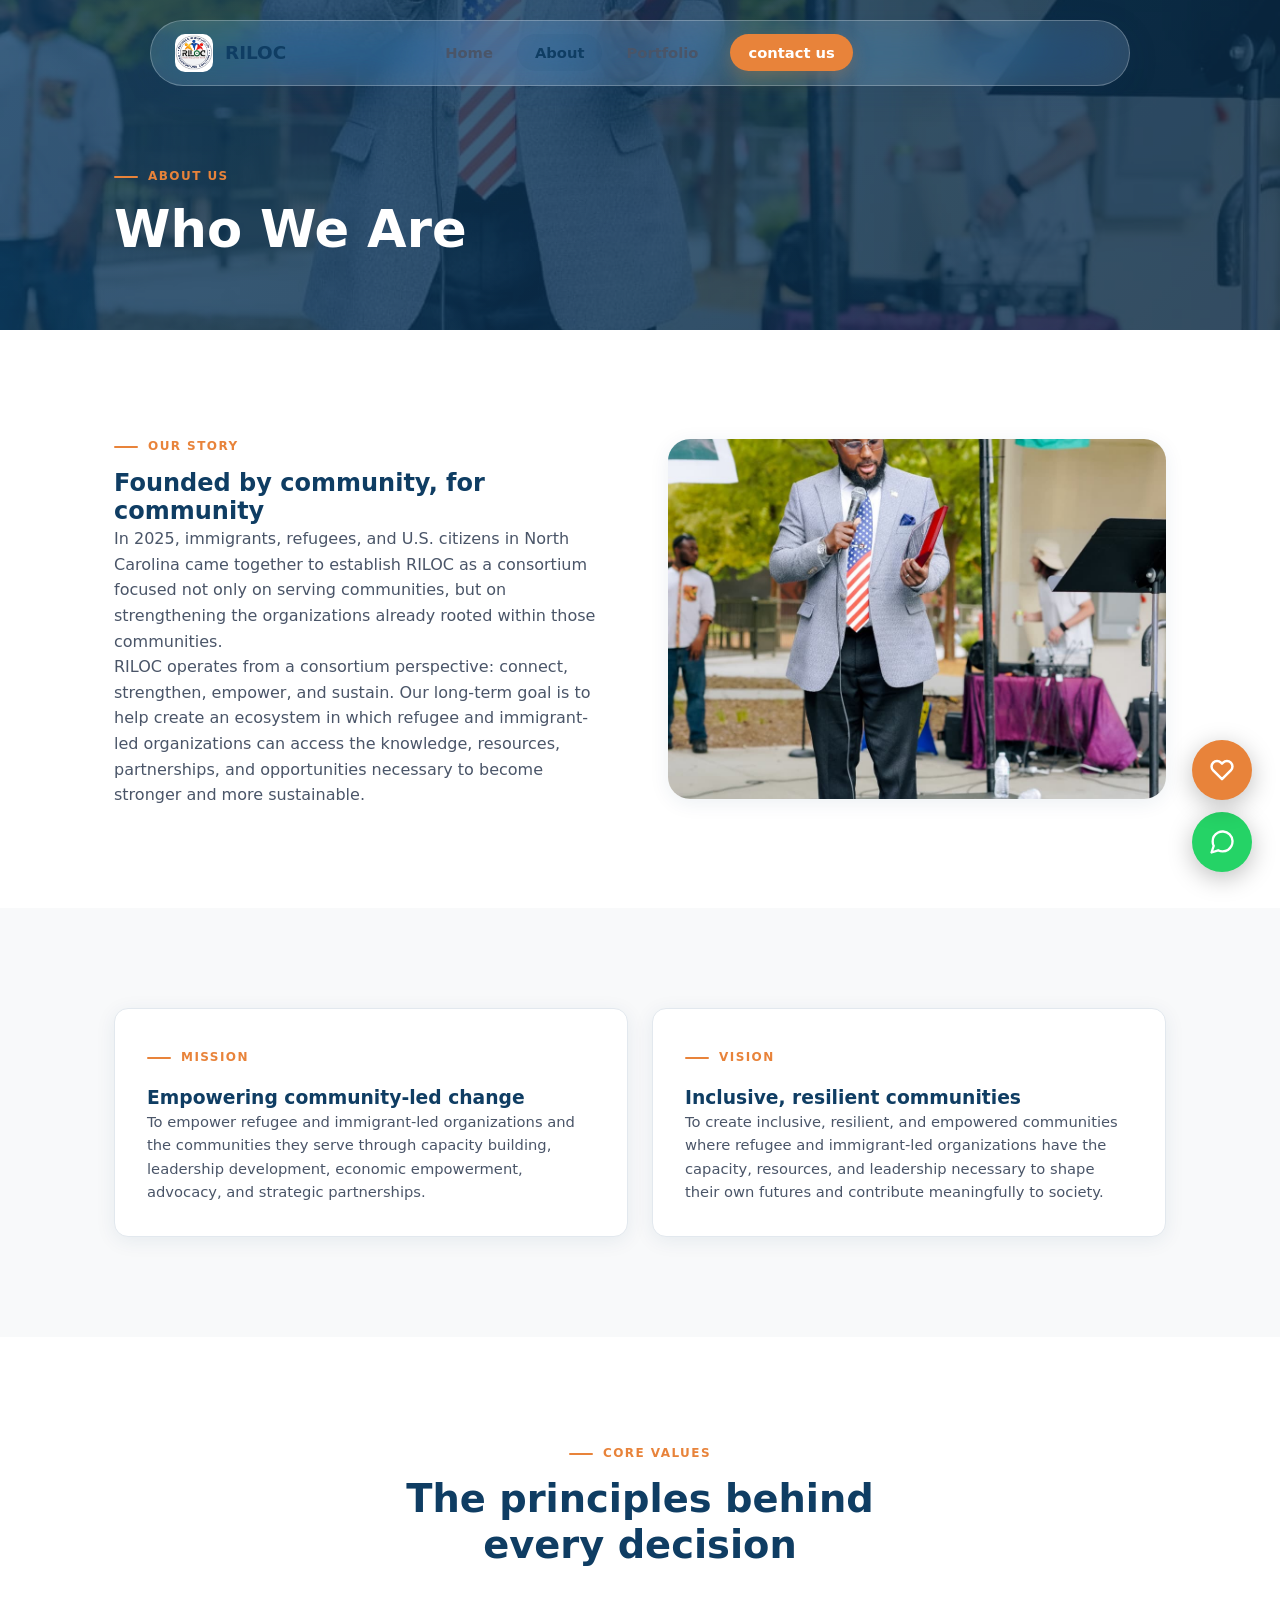
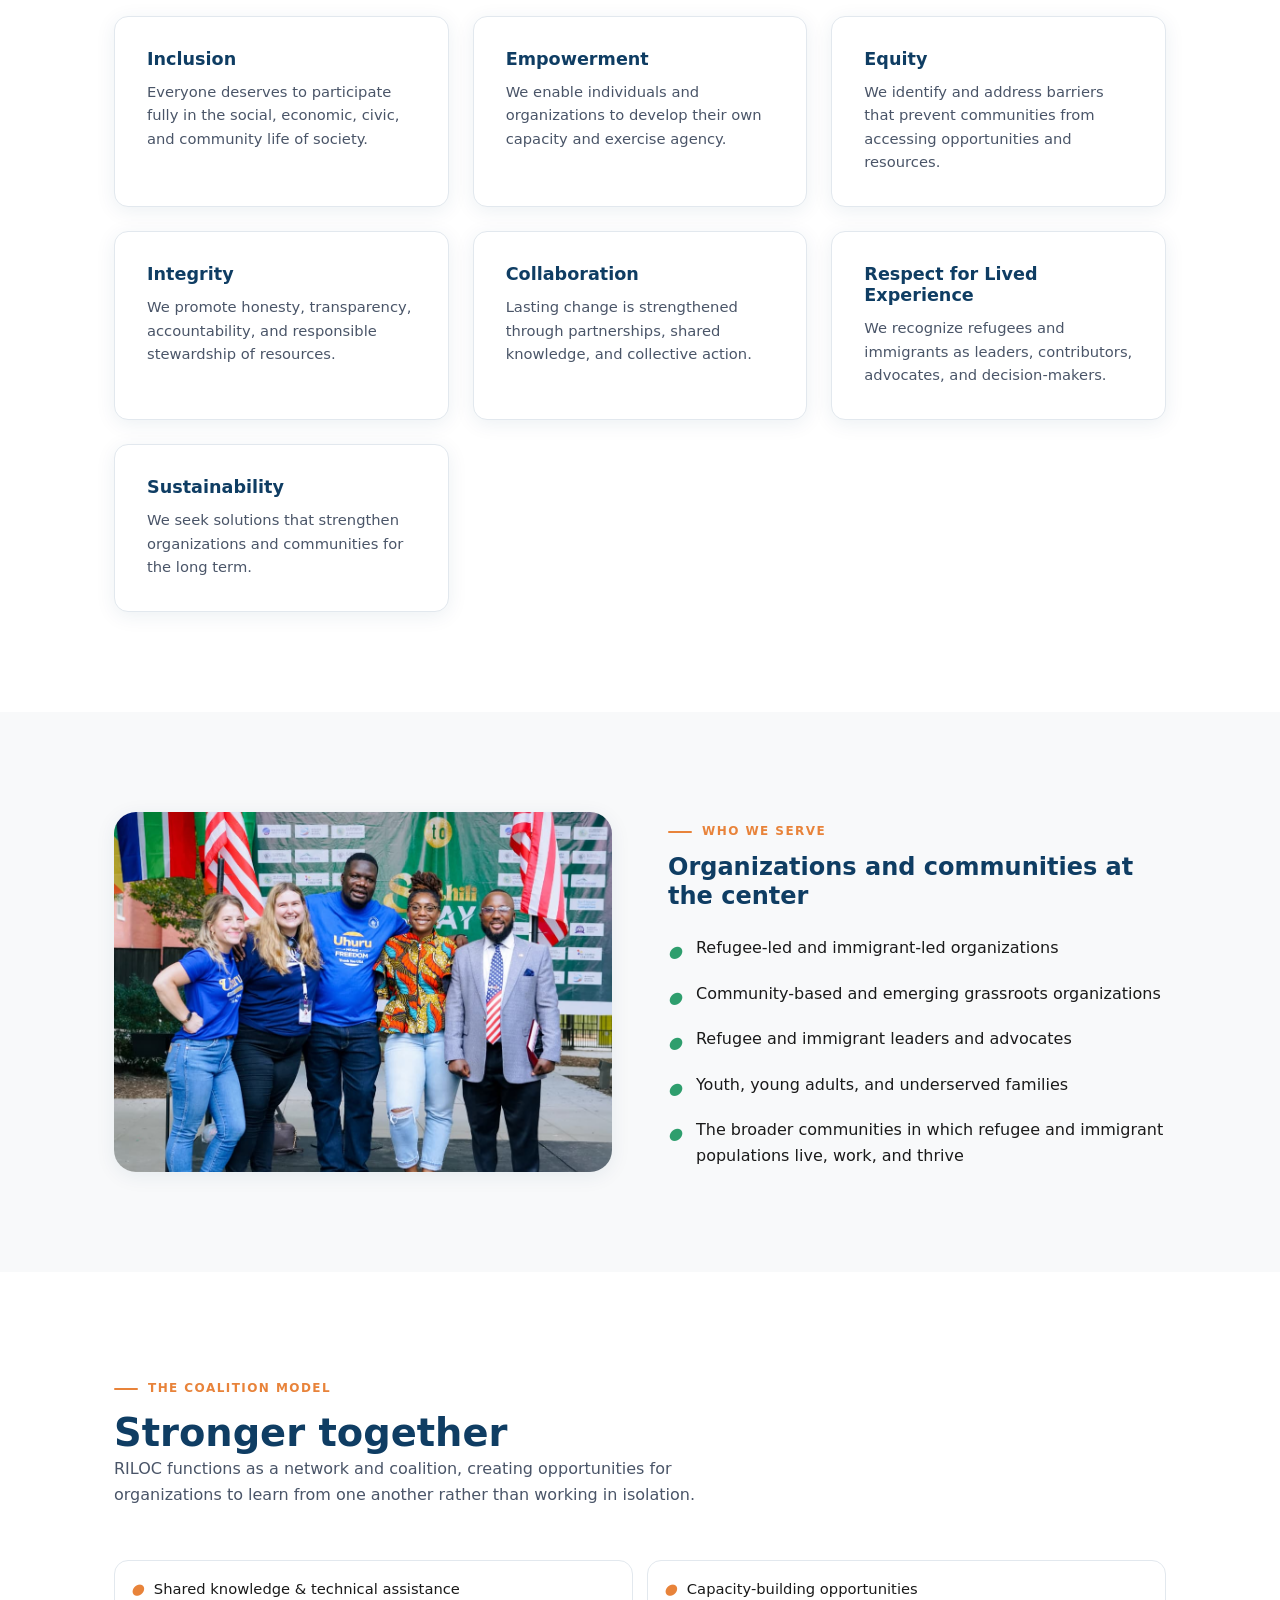
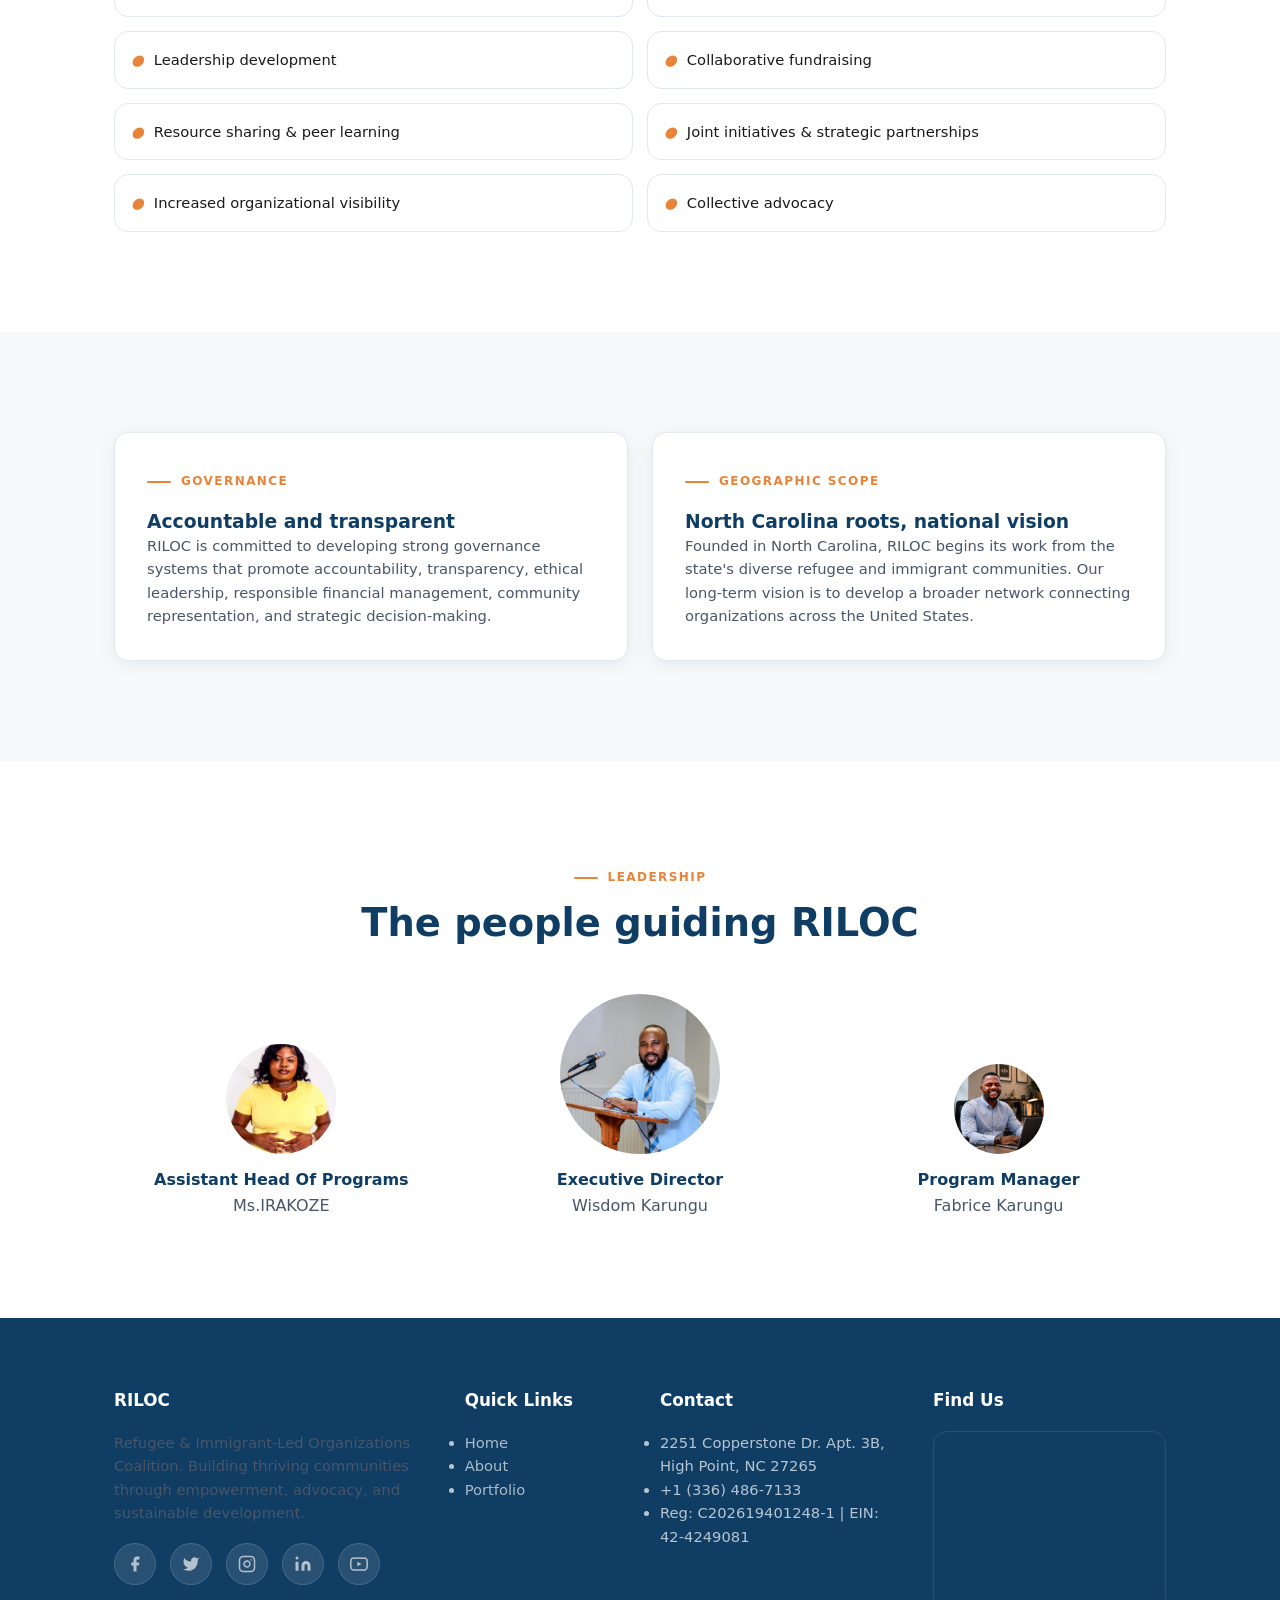
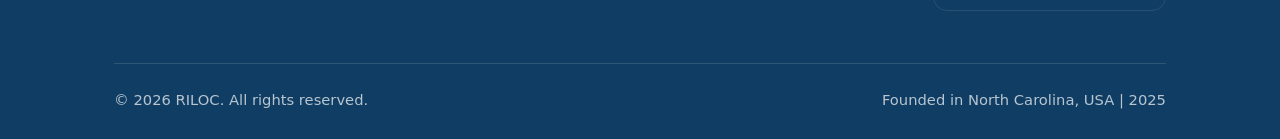
==== commit 093fd516: "7th sept" ====
--- a/about.html
+++ b/about.html
@@ -152,6 +152,34 @@
   </div>
 </section>
 
+<!-- Leadership -->
+<section class="section">
+  <div class="container">
+    <div class="section-head" style="text-align:center;max-width:600px;margin:0 auto 48px">
+      <span class="eyebrow" style="justify-content:center">Leadership</span>
+      <h2 class="reveal">The people guiding RILOC</h2>
+    </div>
+    <div class="grid-3" style="align-items:end">
+      <div class="reveal" style="text-align:center">
+        <img src="images/Irakoze.jpg" alt="Portrait placeholder" loading="lazy" style="width:110px;height:110px;border-radius:50%;object-fit:cover;display:block;margin:0 auto 16px">
+        <h4 style="margin:0">Assistant Head Of Programs</h4>
+        <p style="margin:4px 0 0">Ms.IRAKOZE</p>
+      </div>
+      <div class="reveal reveal-delay-1" style="text-align:center">
+        <img src="images/wisdom.jpg" alt="Portrait placeholder" loading="lazy" style="width:160px;height:160px;border-radius:50%;object-fit:cover;display:block;margin:0 auto 16px">
+        <h4 style="margin:0">Executive Director</h4>
+        <p style="margin:4px 0 0">Wisdom Karungu</p>
+      </div>
+      <div class="reveal reveal-delay-2" style="text-align:center">
+        <img src="images/Frabrice.jpg" alt="Portrait placeholder" loading="lazy" style="width:90px;height:90px;border-radius:50%;object-fit:cover;display:block;margin:0 auto 16px">
+        <h4 style="margin:0">Program Manager</h4>
+        <p style="margin:4px 0 0">Fabrice Karungu</p>
+      </div>
+    </div>
+  </div>
+</section>
+
+
 <!-- Footer -->
 <footer class="footer">
   <div class="container">
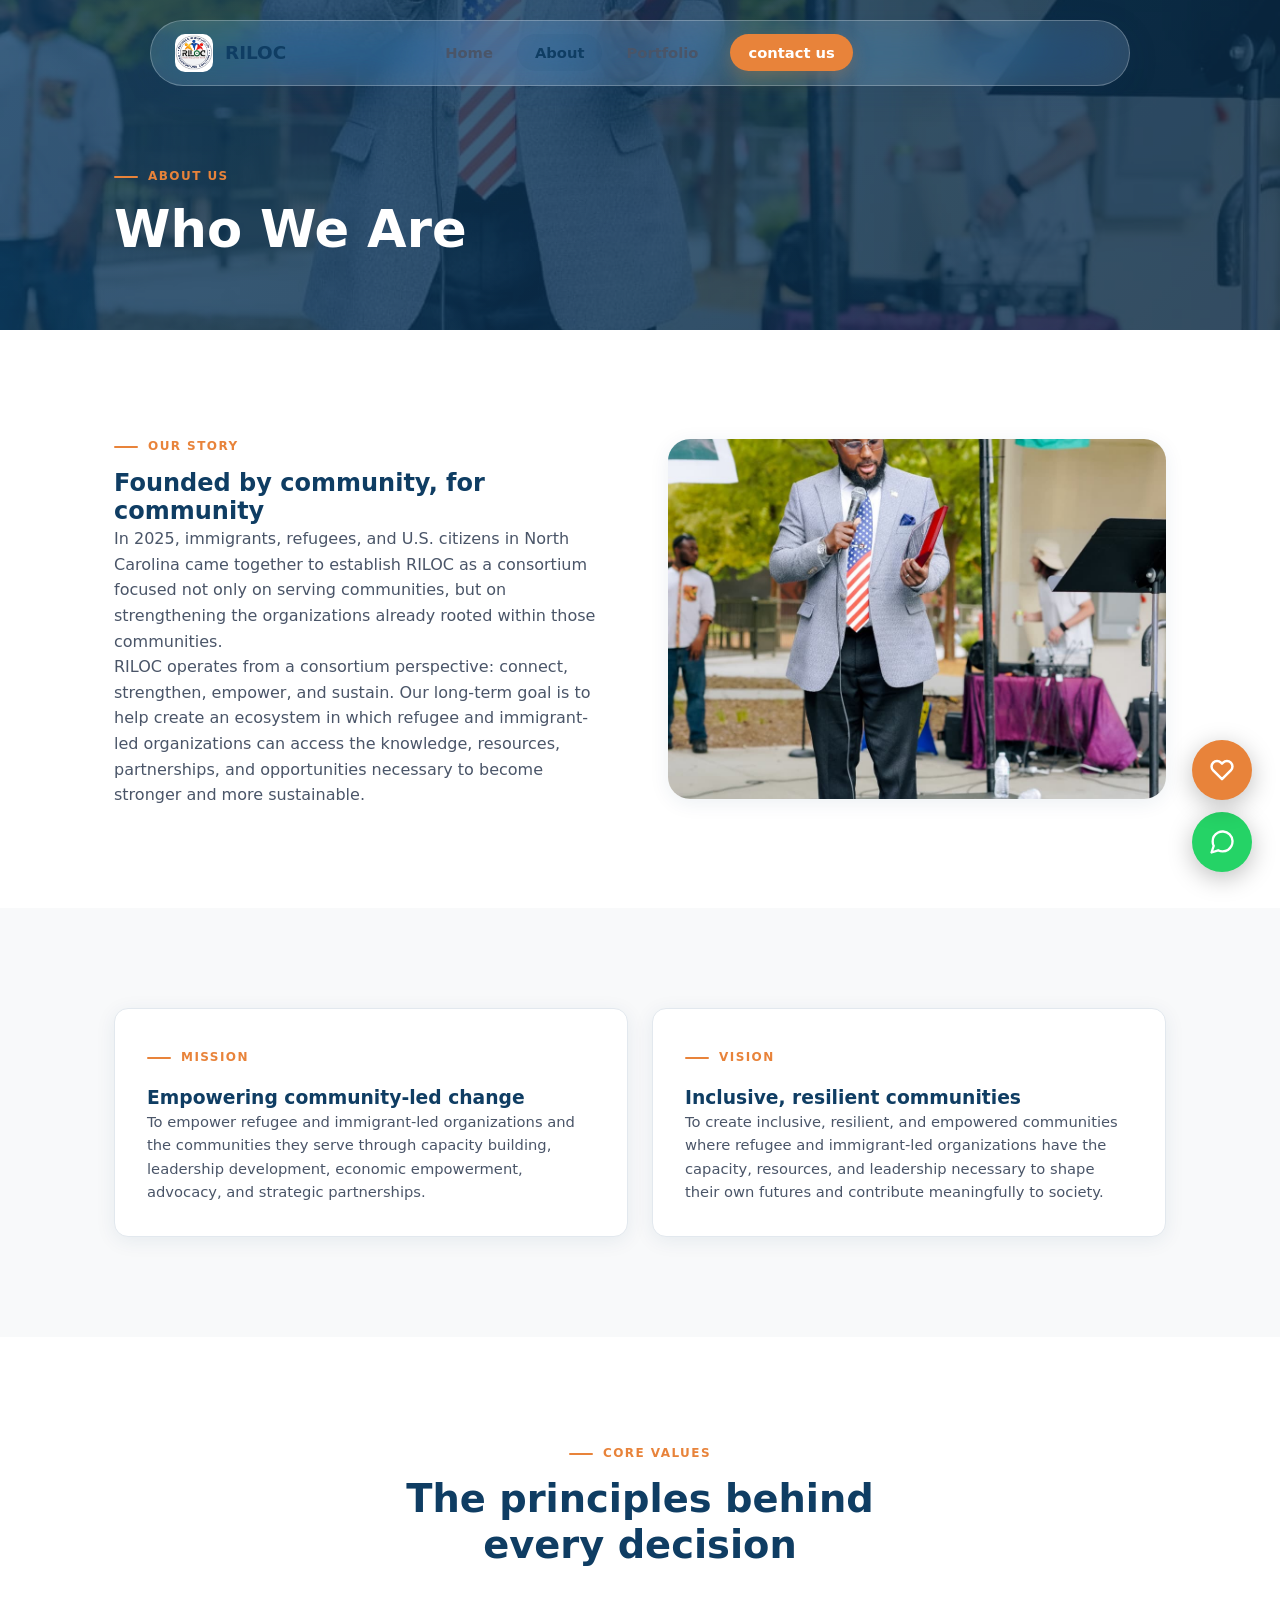
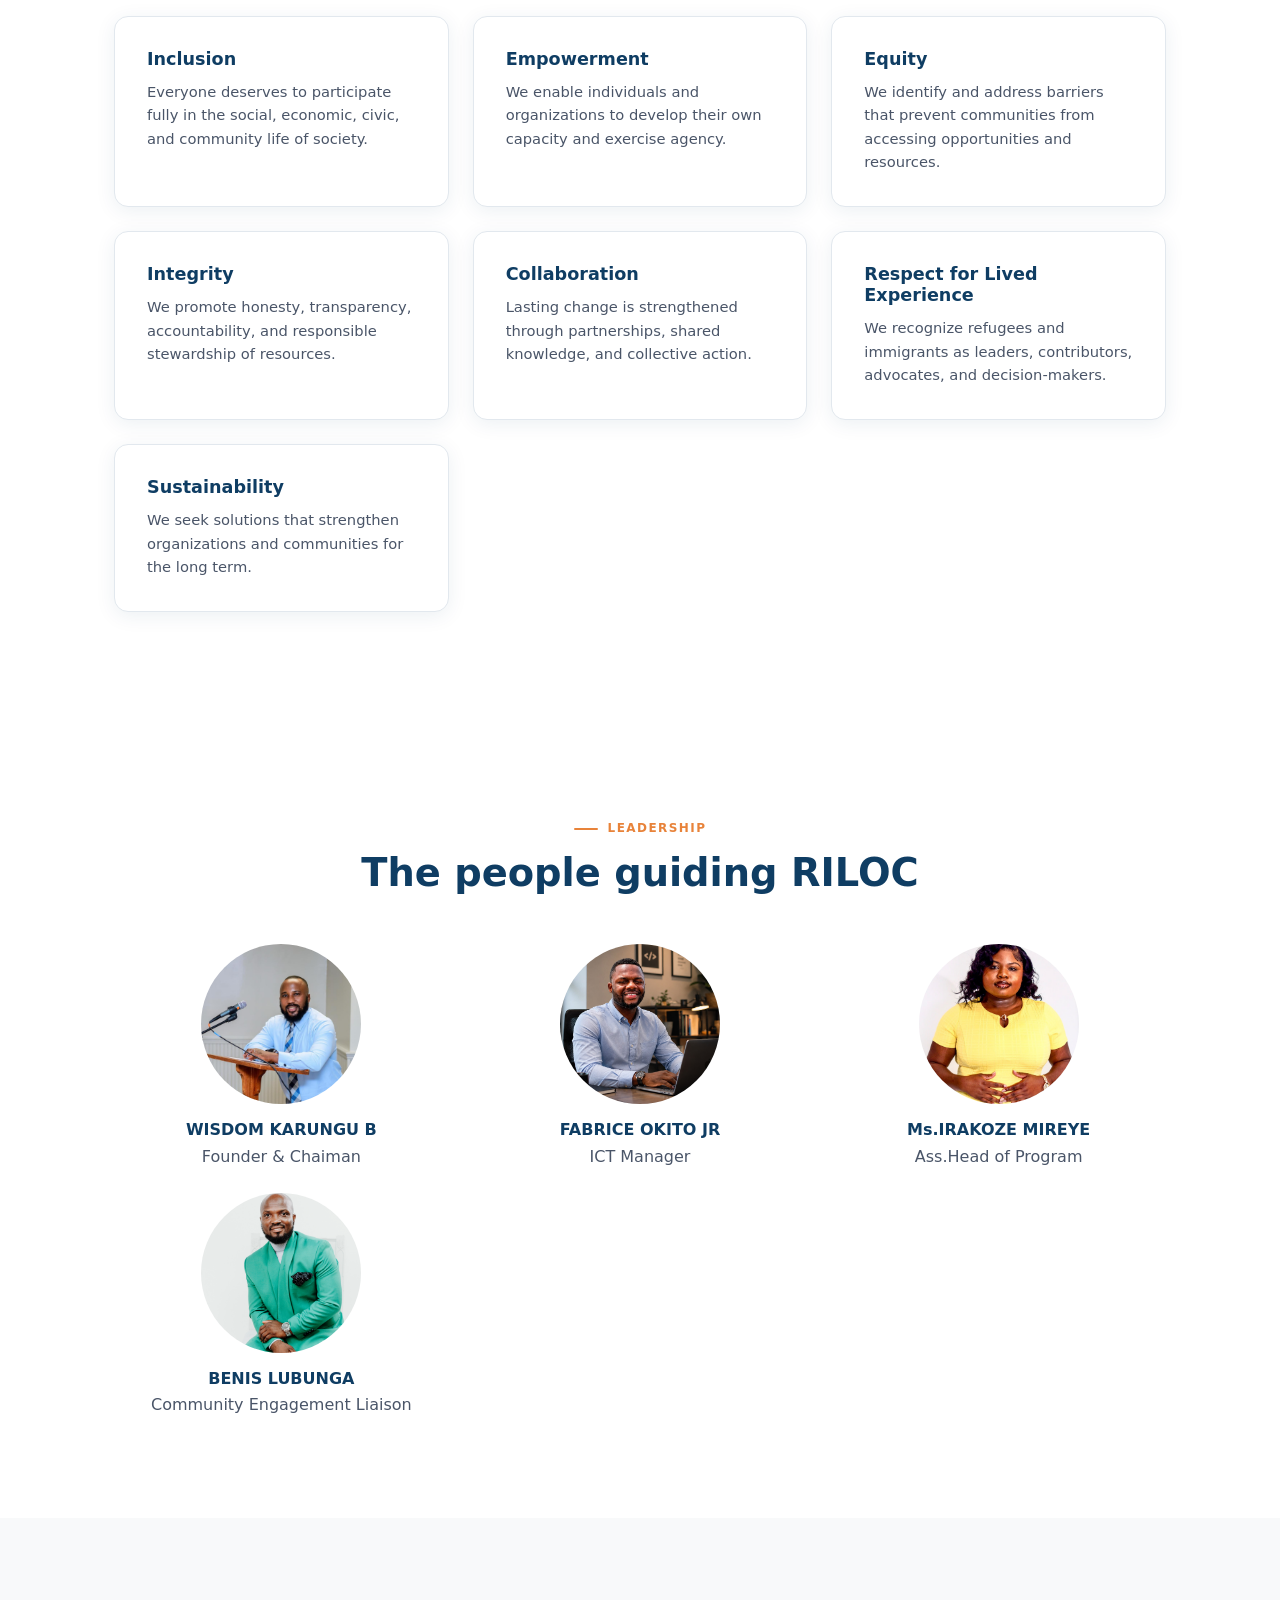
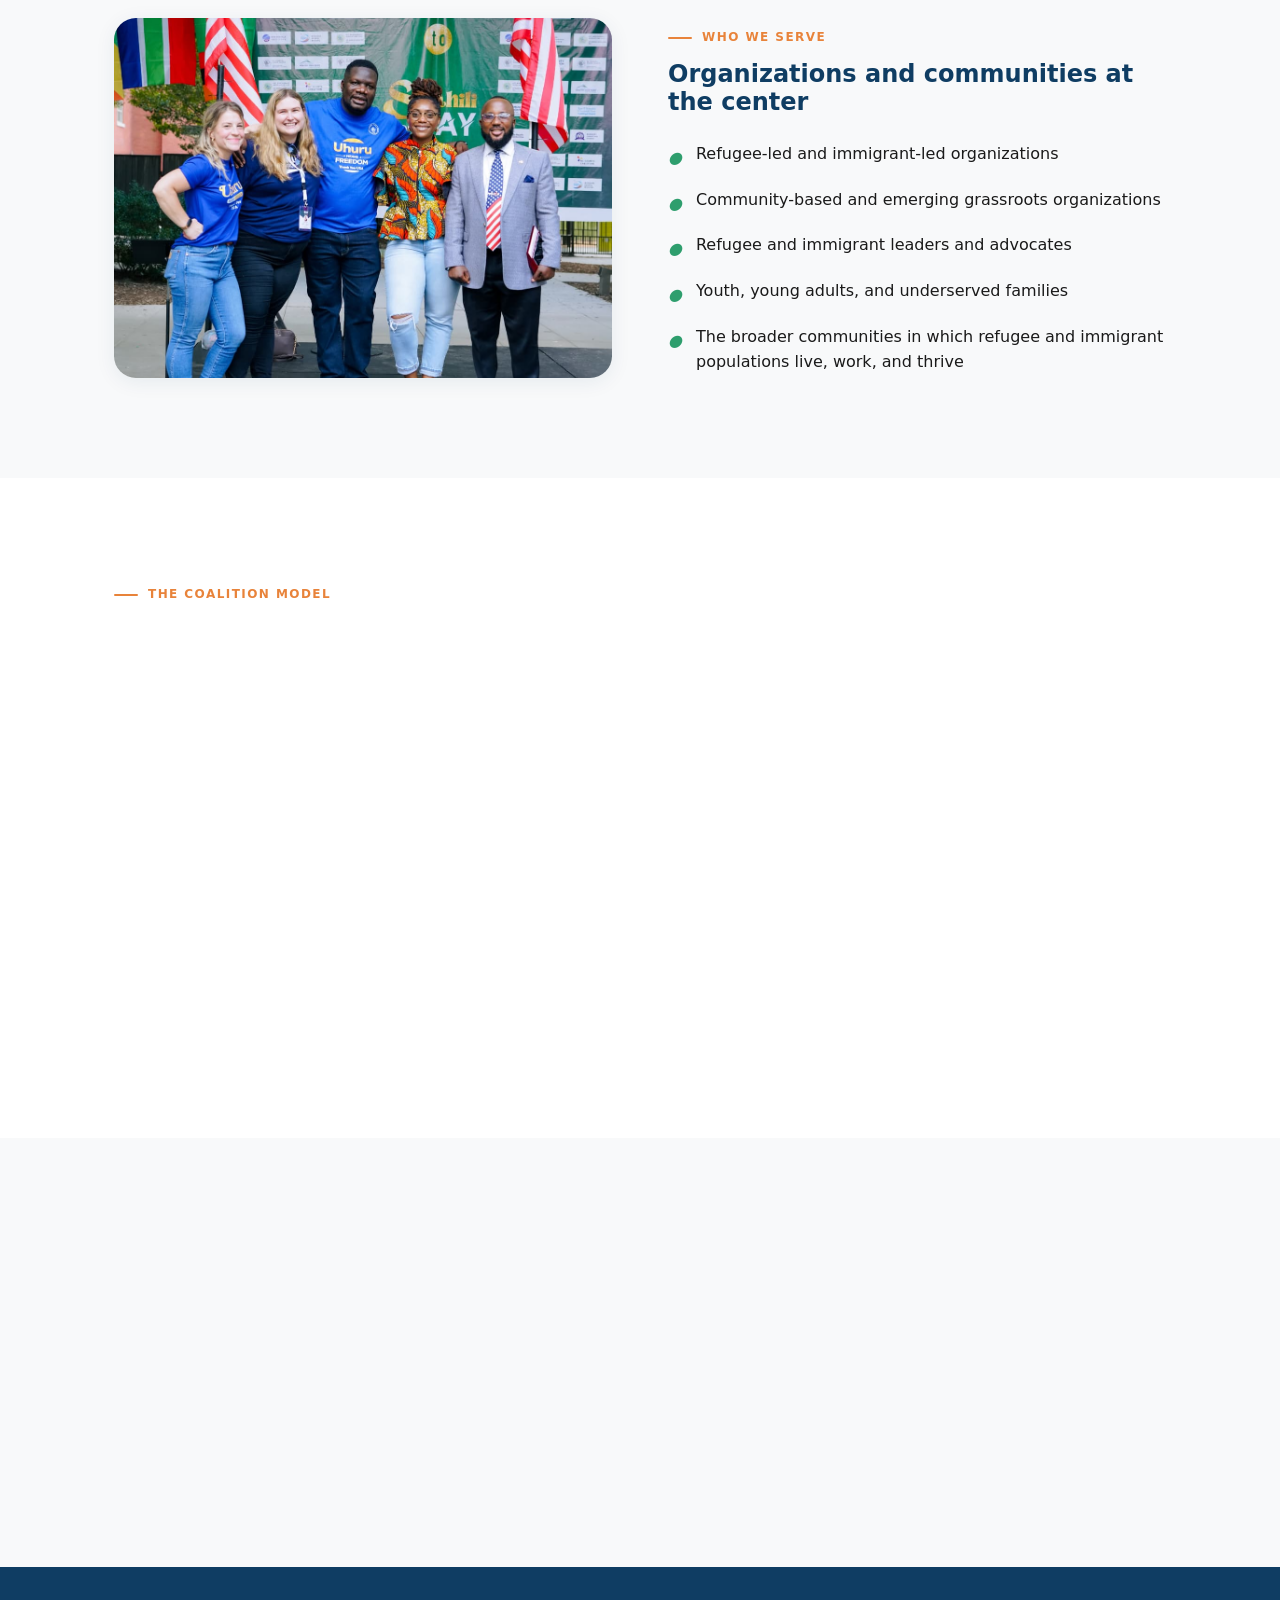
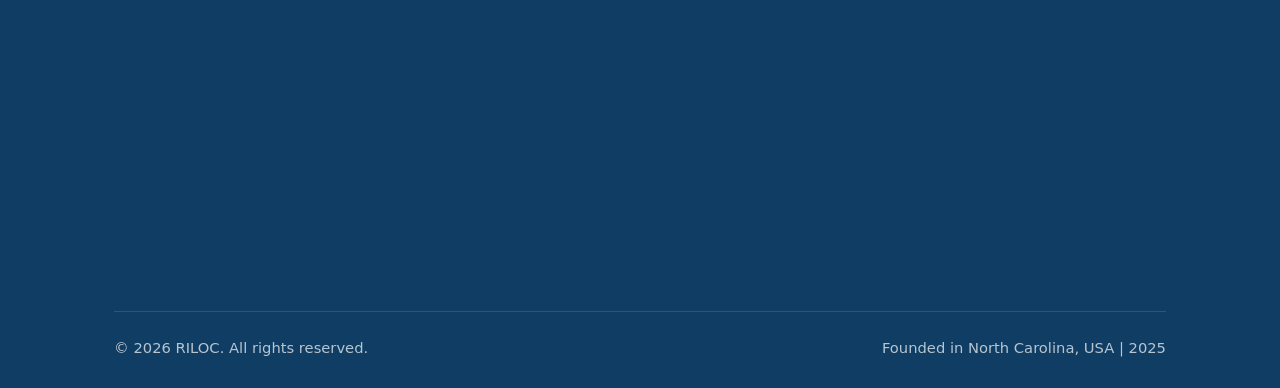
==== commit fcdc35ee: "riloc-leadership" ====
--- a/about.html
+++ b/about.html
@@ -91,6 +91,69 @@
   </div>
 </section>
 
+
+<!-- Leadership -->
+<section class="section">
+  <div class="container">
+    <div class="section-head" style="text-align:center;max-width:600px;margin:0 auto 48px">
+      <span class="eyebrow" style="justify-content:center">Leadership</span>
+      <h2 class="reveal">The people guiding RILOC</h2>
+    </div>
+    <div class="grid-3" style="align-items:end">
+    
+
+
+
+
+      <div class="reveal reveal-delay-1" style="text-align:center">
+        <img src="images/wisdom.jpg" alt="Portrait placeholder" loading="lazy" style="width:160px;height:160px;border-radius:50%;object-fit:cover;display:block;margin:0 auto 16px">
+        <h4 style="margin:0">WISDOM KARUNGU B</h4>
+        <p style="margin:4px 0 0">Founder & Chaiman</p>
+      </div>
+
+
+
+      <div class="reveal reveal-delay-1" style="text-align:center">
+        <img src="images/Frabrice.jpg" alt="Portrait placeholder" loading="lazy" style="width:160px;height:160px;border-radius:50%;object-fit:cover;display:block;margin:0 auto 16px">
+        <h4 style="margin:0">FABRICE OKITO JR</h4>
+        <p style="margin:4px 0 0"> ICT Manager</p>
+      </div>
+
+
+
+
+
+
+
+
+
+            <div class="reveal reveal-delay-1" style="text-align:center">
+        <img src="images/Irakoze.jpg" alt="Portrait placeholder" loading="lazy" style="width:160px;height:160px;border-radius:50%;object-fit:cover;display:block;margin:0 auto 16px">
+        <h4 style="margin:0">Ms.IRAKOZE MIREYE</h4>
+        <p style="margin:4px 0 0">Ass.Head of Program</p>
+      </div>
+
+
+
+
+
+
+
+            <div class="reveal reveal-delay-1" style="text-align:center">
+        <img src="images/riloc-new1.jpeg" alt="Portrait placeholder" loading="lazy" style="width:160px;height:160px;border-radius:50%;object-fit:cover;display:block;margin:0 auto 16px">
+        <h4 style="margin:0">BENIS LUBUNGA</h4>
+        <p style="margin:4px 0 0">Community Engagement Liaison</p>
+      </div>
+
+
+
+    
+    </div>
+  </div>
+</section>
+
+
+
 <!-- Who We Serve -->
 <section class="section section-gray">
   <div class="container">
@@ -152,32 +215,6 @@
   </div>
 </section>
 
-<!-- Leadership -->
-<section class="section">
-  <div class="container">
-    <div class="section-head" style="text-align:center;max-width:600px;margin:0 auto 48px">
-      <span class="eyebrow" style="justify-content:center">Leadership</span>
-      <h2 class="reveal">The people guiding RILOC</h2>
-    </div>
-    <div class="grid-3" style="align-items:end">
-      <div class="reveal" style="text-align:center">
-        <img src="images/Irakoze.jpg" alt="Portrait placeholder" loading="lazy" style="width:110px;height:110px;border-radius:50%;object-fit:cover;display:block;margin:0 auto 16px">
-        <h4 style="margin:0">Assistant Head Of Programs</h4>
-        <p style="margin:4px 0 0">Ms.IRAKOZE</p>
-      </div>
-      <div class="reveal reveal-delay-1" style="text-align:center">
-        <img src="images/wisdom.jpg" alt="Portrait placeholder" loading="lazy" style="width:160px;height:160px;border-radius:50%;object-fit:cover;display:block;margin:0 auto 16px">
-        <h4 style="margin:0">Executive Director</h4>
-        <p style="margin:4px 0 0">Wisdom Karungu</p>
-      </div>
-      <div class="reveal reveal-delay-2" style="text-align:center">
-        <img src="images/Frabrice.jpg" alt="Portrait placeholder" loading="lazy" style="width:90px;height:90px;border-radius:50%;object-fit:cover;display:block;margin:0 auto 16px">
-        <h4 style="margin:0">Program Manager</h4>
-        <p style="margin:4px 0 0">Fabrice Karungu</p>
-      </div>
-    </div>
-  </div>
-</section>
 
 
 <!-- Footer -->
@@ -216,9 +253,9 @@
       <div class="reveal reveal-delay-2">
         <h4>Contact</h4>
         <ul>
-          <li>2251 Copperstone Dr. Apt. 3B, High Point, NC 27265</li>
+          <li>2251 Copperstone Dr. High Point, NC 27265</li>
           <li>+1 (336) 486-7133</li>
-          <li>Reg: C202619401248-1 | EIN: 42-4249081</li>
+    
         </ul>
       </div>
       <div class="reveal reveal-delay-3">
